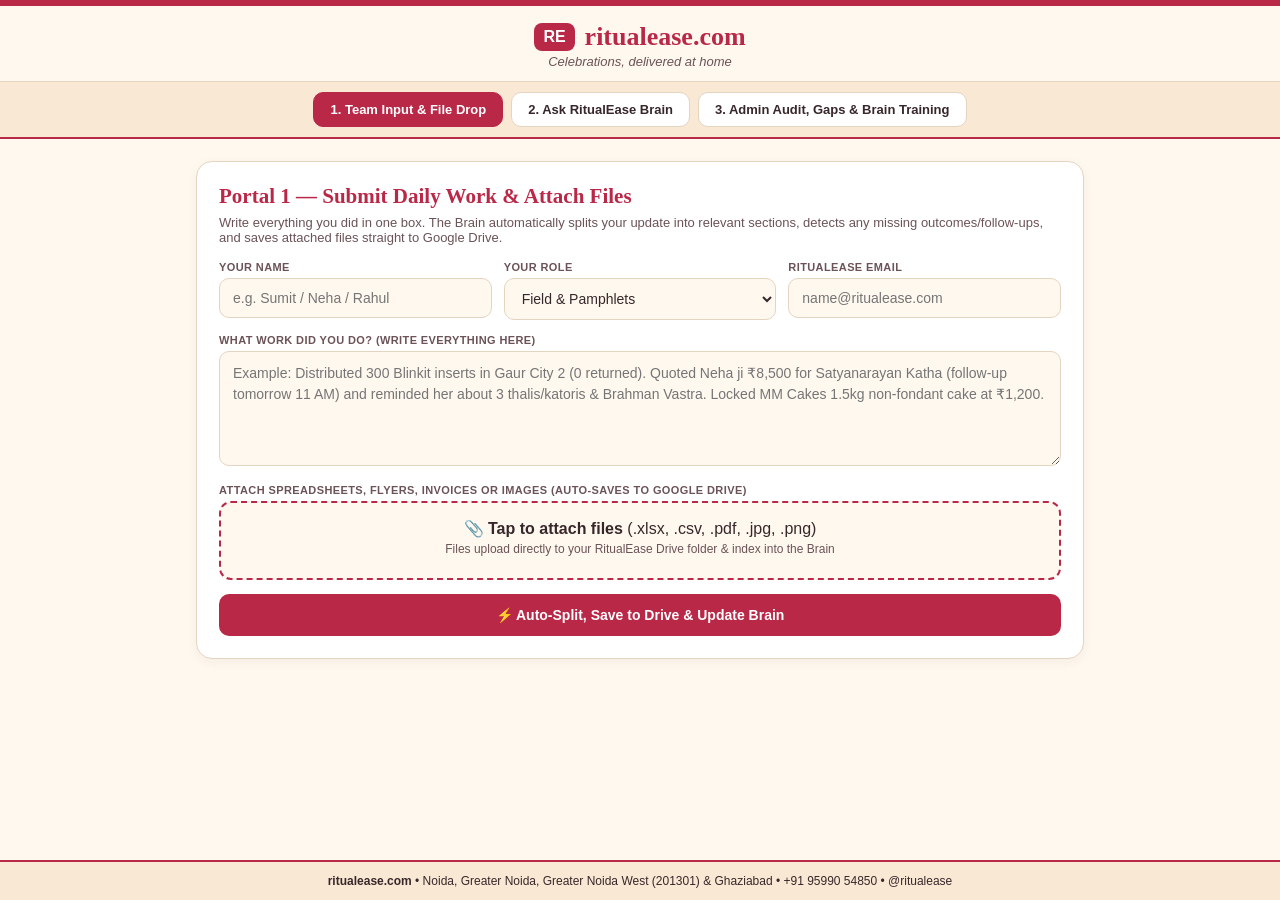
==== index.html @ 76d9da6b "Add files via upload" ====
<!DOCTYPE html>
<html lang="en">
<head>
<meta charset="UTF-8">
<meta name="viewport" content="width=device-width, initial-scale=1.0">
<title>Portal 1: Team Input & File Drop — ritualease.com</title>
<link rel="stylesheet" href="styles.css">
</head>
<body>
<div class="top-bar"></div>
<header>
  <a href="portal1_team_input.html" class="logo-lockup">
    <span class="re-badge">RE</span>
    <span class="brand-name">ritualease.com</span>
  </a>
  <div class="tagline">Celebrations, delivered at home</div>
</header>
<nav class="nav-bar"><a href="portal1_team_input.html" class="nav-link active">1. Team Input & File Drop</a><a href="portal2_ask_brain.html" class="nav-link ">2. Ask RitualEase Brain</a><a href="portal3_admin_brain.html" class="nav-link ">3. Admin Audit, Gaps & Brain Training</a></nav>
<main>

<div class="card">
  <h1>Portal 1 — Submit Daily Work & Attach Files</h1>
  <p class="sub">Write everything you did in one box. The Brain automatically splits your update into relevant sections, detects any missing outcomes/follow-ups, and saves attached files straight to Google Drive.</p>

  <div class="row">
    <div>
      <label>Your Name</label>
      <input type="text" id="tName" placeholder="e.g. Sumit / Neha / Rahul">
    </div>
    <div>
      <label>Your Role</label>
      <select id="tRole">
        <option>Field & Pamphlets</option>
        <option>Sales & WhatsApp Concierge</option>
        <option>Supply Chain & Vendors</option>
        <option>Marketing & Content</option>
        <option>Founder / Admin</option>
      </select>
    </div>
    <div>
      <label>RitualEase Email</label>
      <input type="email" id="tEmail" placeholder="name@ritualease.com">
    </div>
  </div>

  <label>What Work Did You Do? (Write everything here)</label>
  <textarea id="tWork" placeholder="Example: Distributed 300 Blinkit inserts in Gaur City 2 (0 returned). Quoted Neha ji ₹8,500 for Satyanarayan Katha (follow-up tomorrow 11 AM) and reminded her about 3 thalis/katoris & Brahman Vastra. Locked MM Cakes 1.5kg non-fondant cake at ₹1,200."></textarea>

  <label>Attach Spreadsheets, Flyers, Invoices or Images (Auto-saves to Google Drive)</label>
  <div class="drop-zone" onclick="document.getElementById('tFiles').click()">
    <div>📎 <strong>Tap to attach files</strong> (.xlsx, .csv, .pdf, .jpg, .png)</div>
    <div style="font-size:12px; color:var(--muted); margin-top:4px;">Files upload directly to your RitualEase Drive folder & index into the Brain</div>
    <input type="file" id="tFiles" multiple onchange="showFiles()">
    <div id="fileList" class="file-list"></div>
  </div>

  <button class="btn" id="submitBtn" onclick="submitWork()">⚡ Auto-Split, Save to Drive & Update Brain</button>
  <div id="splitResult"></div>
</div>

</main>
<footer>
  <strong>ritualease.com</strong> • Noida, Greater Noida, Greater Noida West (201301) & Ghaziabad • +91 95990 54850 • @ritualease
</footer>
<script src="brain.js"></script>
<script>

function showFiles() {
  const files = Array.from(document.getElementById("tFiles").files);
  document.getElementById("fileList").innerHTML = files.length ? "✅ Ready to upload to Drive: " + files.map(f => f.name).join(", ") : "";
}
function fileToBase64(file) {
  return new Promise((resolve, reject) => {
    const reader = new FileReader();
    reader.onload = () => resolve({ name: file.name, mimeType: file.type || "application/octet-stream", base64: reader.result.split(",")[1] });
    reader.onerror = reject;
    reader.readAsDataURL(file);
  });
}
async function submitWork() {
  const name = document.getElementById("tName").value.trim();
  const role = document.getElementById("tRole").value;
  const email = document.getElementById("tEmail").value.trim();
  const rawText = document.getElementById("tWork").value.trim();
  const fileInput = document.getElementById("tFiles");

  if (!name || !email || !rawText) {
    alert("Please enter your Name, RitualEase Email, and What Work You Did.");
    return;
  }
  const btn = document.getElementById("submitBtn");
  btn.disabled = true;
  btn.textContent = "⏳ Auto-Splitting & Saving to Drive...";

  const parsed = smartSplitUpdate(rawText);
  const filesPayload = [];
  for (const f of Array.from(fileInput.files)) filesPayload.push(await fileToBase64(f));

  const entry = {
    id: "RE-" + Date.now().toString().slice(-6),
    timestamp: Date.now(),
    time: new Date().toLocaleString("en-IN", { dateStyle: "medium", timeStyle: "short" }),
    name, role, email,
    categories: parsed.activeCategories,
    buckets: parsed.buckets,
    splitSummary: parsed.splitSummary,
    rawText,
    fileNames: filesPayload.map(f => f.name),
    gaps: parsed.gaps,
    outcomeResolved: parsed.gaps.length === 0,
    followupNote: "",
    folderId: localStorage.getItem("re_folder_id") || ""
  };

  let driveStatus = "Saved in Brain (Connect Drive Script in Portal 3 for Cloud Drive sync)";
  const scriptUrl = localStorage.getItem("re_script_url");
  if (scriptUrl) {
    try {
      await fetch(scriptUrl, { method: "POST", mode: "no-cors", body: JSON.stringify({ ...entry, files: filesPayload }) });
      driveStatus = filesPayload.length ? `✅ Synced to Brain Sheet & Uploaded ${filesPayload.length} file(s) to Drive!` : "✅ Synced & Split into Brain Sheet!";
    } catch (e) { driveStatus = "⚠️ Saved locally (Cloud sync retry pending)"; }
  }

  const logs = getEntries();
  logs.unshift(entry);
  saveEntries(logs);

  let html = `<div class="result-box">
    <div style="margin-bottom:8px;"><span class="pill pill-ok">${entry.id}</span> <span class="pill">${driveStatus}</span></div>
    <strong>Auto-Split Into Brain Sections:</strong><br>`;
  parsed.activeCategories.forEach(cat => {
    html += `<div style="margin-top:8px;"><span class="pill">${cat}</span><br>${parsed.buckets[cat].join(" ")}</div>`;
  });
  if (entry.fileNames.length) html += `<div style="margin-top:8px;"><span class="pill pill-ok">📎 Drive Attachments</span> ${entry.fileNames.join(", ")}</div>`;
  if (parsed.gaps.length) {
    html += `<div style="margin-top:10px;">${parsed.gaps.map(g => `<span class="pill pill-bad">🚨 Flagged for Admin Follow-Up: ${g}</span>`).join("<br>")}</div>`;
  }
  if (parsed.alerts.length) {
    html += `<div style="margin-top:8px;">${parsed.alerts.map(a => `<span class="pill pill-warn">${a}</span>`).join("<br>")}</div>`;
  }
  html += `</div>`;
  document.getElementById("splitResult").innerHTML = html;

  document.getElementById("tWork").value = "";
  fileInput.value = "";
  document.getElementById("fileList").innerHTML = "";
  btn.disabled = false;
  btn.textContent = "⚡ Auto-Split, Save to Drive & Update Brain";
}

</script>
</body>
</html>
---- styles.css ----
:root {
  --crimson: #BA2848;
  --crimson-dark: #931D37;
  --ivory: #FFF8EF;
  --sand: #F8E8D4;
  --marigold: #EBAA32;
  --ink: #38272A;
  --muted: #6B5357;
  --white: #FFFFFF;
  --border: #E5D4C0;
  --ok-bg: #E6F4EA;
  --ok-txt: #137333;
  --bad-bg: #FCE8E6;
  --bad-txt: #C5221F;
  --warn-bg: #FEF7E0;
  --warn-txt: #B06000;
}
* { box-sizing: border-box; margin: 0; padding: 0; font-family: -apple-system, BlinkMacSystemFont, "Segoe UI", Roboto, sans-serif; }
body { background: var(--ivory); color: var(--ink); min-height: 100vh; display: flex; flex-direction: column; }
.top-bar { height: 6px; background: var(--crimson); }
header { text-align: center; padding: 16px 16px 12px; border-bottom: 1px solid var(--border); background: var(--ivory); }
.logo-lockup { display: inline-flex; align-items: center; gap: 10px; text-decoration: none; }
.re-badge { background: var(--crimson); color: var(--white); font-weight: 900; padding: 5px 9px; border-radius: 8px; font-size: 16px; }
.brand-name { font-family: Georgia, serif; font-size: 26px; font-weight: 800; color: var(--crimson); }
.tagline { font-size: 13px; color: var(--muted); font-style: italic; margin-top: 2px; }

.nav-bar { display: flex; justify-content: center; flex-wrap: wrap; gap: 8px; padding: 10px 16px; background: var(--sand); border-bottom: 2px solid var(--crimson); position: sticky; top: 0; z-index: 50; }
.nav-link { padding: 9px 16px; border-radius: 10px; border: 1.5px solid var(--border); background: var(--white); color: var(--ink); font-weight: 800; font-size: 13px; text-decoration: none; transition: 0.15s; }
.nav-link:hover { border-color: var(--crimson); color: var(--crimson); }
.nav-link.active { background: var(--crimson); color: var(--white); border-color: var(--crimson); }

main { max-width: 920px; width: 100%; margin: 22px auto; padding: 0 16px; flex: 1; }
.card { background: var(--white); border: 1px solid var(--border); border-radius: 16px; padding: 22px; margin-bottom: 18px; box-shadow: 0 3px 12px rgba(56,39,42,0.05); }
h1, h2 { font-family: Georgia, serif; color: var(--crimson); font-size: 21px; margin-bottom: 6px; }
.sub { font-size: 13px; color: var(--muted); margin-bottom: 16px; }

.row { display: grid; grid-template-columns: repeat(auto-fit, minmax(210px, 1fr)); gap: 12px; }
label { display: block; font-size: 11px; font-weight: 800; text-transform: uppercase; letter-spacing: 0.4px; color: var(--muted); margin-bottom: 5px; }
input, select, textarea { width: 100%; padding: 11px 13px; border: 1.5px solid var(--border); border-radius: 10px; font-size: 14px; background: var(--ivory); color: var(--ink); margin-bottom: 14px; }
input:focus, select:focus, textarea:focus { outline: none; border-color: var(--crimson); background: var(--white); }
textarea { min-height: 115px; resize: vertical; line-height: 1.5; }

.drop-zone { border: 2px dashed var(--crimson); background: var(--ivory); border-radius: 12px; padding: 16px; text-align: center; margin-bottom: 14px; cursor: pointer; }
.drop-zone input { display: none; }
.file-list { font-size: 12px; color: var(--ok-txt); font-weight: 700; margin-top: 6px; }

.btn { width: 100%; background: var(--crimson); color: var(--white); border: none; padding: 13px 16px; border-radius: 10px; font-size: 14px; font-weight: 800; cursor: pointer; transition: 0.15s; text-align: center; display: inline-block; text-decoration: none; }
.btn:hover { background: var(--crimson-dark); }
.btn:disabled { opacity: 0.6; cursor: not-allowed; }
.btn-gold { background: var(--marigold); color: var(--ink); }
.btn-green { background: #1E7E34; color: var(--white); }
.btn-sm { width: auto; padding: 6px 12px; font-size: 12px; border-radius: 8px; }

.result-box { margin-top: 16px; padding: 16px; border-radius: 12px; background: var(--ivory); border: 1.5px solid var(--border); font-size: 14px; line-height: 1.6; }
.pill { display: inline-block; padding: 3px 10px; border-radius: 20px; font-size: 11px; font-weight: 800; margin: 2px 4px 4px 0; background: var(--sand); color: var(--crimson); border: 1px solid var(--border); }
.pill-ok { background: var(--ok-bg); color: var(--ok-txt); border-color: #B7DFC1; }
.pill-bad { background: var(--bad-bg); color: var(--bad-txt); border-color: #F5C2C0; }
.pill-warn { background: var(--warn-bg); color: var(--warn-txt); border-color: #F6DF9B; }

.gap-card { background: var(--bad-bg); border: 1.5px solid #F5C2C0; border-radius: 12px; padding: 14px; margin-bottom: 12px; }
.gap-card h4 { color: var(--bad-txt); font-size: 14px; margin-bottom: 4px; }

.table-wrap { overflow-x: auto; border: 1px solid var(--border); border-radius: 10px; }
table { width: 100%; border-collapse: collapse; font-size: 13px; }
th { background: var(--crimson); color: var(--white); text-align: left; padding: 10px 12px; }
td { padding: 10px 12px; border-bottom: 1px solid var(--border); vertical-align: top; }
tr:nth-child(even) td { background: #FCF6EE; }

.code-box { background: #261B1D; color: #FFF8EF; padding: 12px; border-radius: 8px; font-family: monospace; font-size: 11px; white-space: pre-wrap; margin: 10px 0; overflow-x: auto; }
footer { background: var(--sand); border-top: 2px solid var(--crimson); padding: 12px 16px; text-align: center; font-size: 12px; margin-top: auto; }
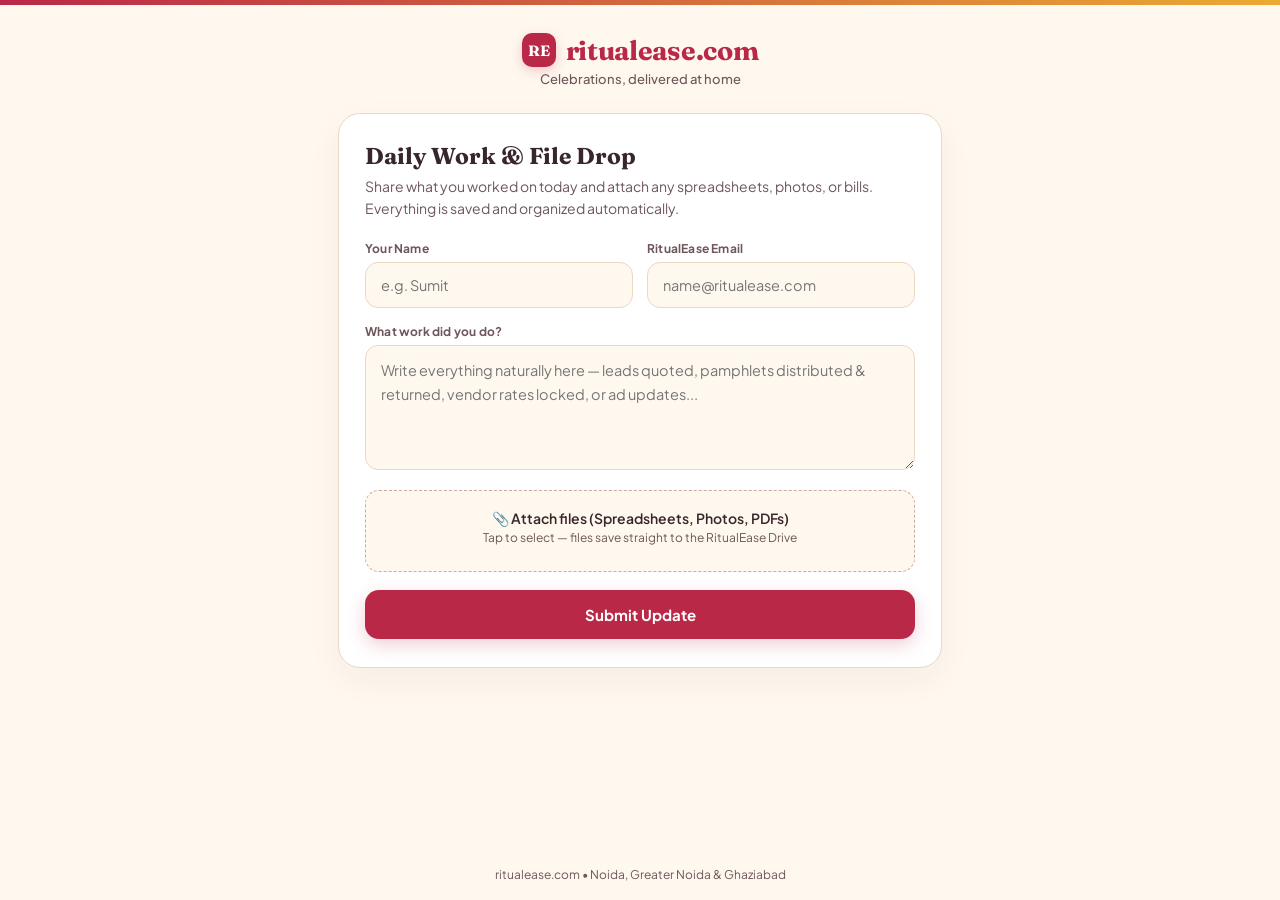
==== commit 2dbd0211: "Add files via upload" ====
--- a/index.html
+++ b/index.html
@@ -3,151 +3,151 @@
 <head>
 <meta charset="UTF-8">
 <meta name="viewport" content="width=device-width, initial-scale=1.0">
-<title>Portal 1: Team Input & File Drop — ritualease.com</title>
+<title>ritualease.com — Team Update</title>
 <link rel="stylesheet" href="styles.css">
 </head>
 <body>
-<div class="top-bar"></div>
+<div class="accent-strip"></div>
 <header>
-  <a href="portal1_team_input.html" class="logo-lockup">
-    <span class="re-badge">RE</span>
-    <span class="brand-name">ritualease.com</span>
-  </a>
-  <div class="tagline">Celebrations, delivered at home</div>
+  <div class="brand-mark">
+    <span class="re-seal">RE</span>
+    <span class="brand-title">ritualease.com</span>
+  </div>
+  <div class="brand-sub">Celebrations, delivered at home</div>
 </header>
-<nav class="nav-bar"><a href="portal1_team_input.html" class="nav-link active">1. Team Input & File Drop</a><a href="portal2_ask_brain.html" class="nav-link ">2. Ask RitualEase Brain</a><a href="portal3_admin_brain.html" class="nav-link ">3. Admin Audit, Gaps & Brain Training</a></nav>
+
 <main>
+  <div class="surface">
+    <h1>Daily Work & File Drop</h1>
+    <p class="lead-text">Share what you worked on today and attach any spreadsheets, photos, or bills. Everything is saved and organized automatically.</p>
 
-<div class="card">
-  <h1>Portal 1 — Submit Daily Work & Attach Files</h1>
-  <p class="sub">Write everything you did in one box. The Brain automatically splits your update into relevant sections, detects any missing outcomes/follow-ups, and saves attached files straight to Google Drive.</p>
+    <div class="grid-2">
+      <div class="field">
+        <label>Your Name</label>
+        <input type="text" id="tName" placeholder="e.g. Sumit">
+      </div>
+      <div class="field">
+        <label>RitualEase Email</label>
+        <input type="email" id="tEmail" placeholder="name@ritualease.com">
+      </div>
+    </div>
 
-  <div class="row">
-    <div>
-      <label>Your Name</label>
-      <input type="text" id="tName" placeholder="e.g. Sumit / Neha / Rahul">
+    <div class="field">
+      <label>What work did you do?</label>
+      <textarea id="tWork" placeholder="Write everything naturally here — leads quoted, pamphlets distributed & returned, vendor rates locked, or ad updates..."></textarea>
     </div>
-    <div>
-      <label>Your Role</label>
-      <select id="tRole">
-        <option>Field & Pamphlets</option>
-        <option>Sales & WhatsApp Concierge</option>
-        <option>Supply Chain & Vendors</option>
-        <option>Marketing & Content</option>
-        <option>Founder / Admin</option>
-      </select>
+
+    <div class="upload-box" onclick="document.getElementById('tFiles').click()">
+      <div class="upload-title">📎 Attach files (Spreadsheets, Photos, PDFs)</div>
+      <div class="upload-hint">Tap to select — files save straight to the RitualEase Drive</div>
+      <input type="file" id="tFiles" multiple onchange="showFiles()">
+      <div id="filePills" class="file-pills"></div>
     </div>
-    <div>
-      <label>RitualEase Email</label>
-      <input type="email" id="tEmail" placeholder="name@ritualease.com">
-    </div>
+
+    <button class="btn-primary" id="submitBtn" onclick="submitWork()">Submit Update</button>
+    <div id="resultArea"></div>
   </div>
+</main>
 
-  <label>What Work Did You Do? (Write everything here)</label>
-  <textarea id="tWork" placeholder="Example: Distributed 300 Blinkit inserts in Gaur City 2 (0 returned). Quoted Neha ji ₹8,500 for Satyanarayan Katha (follow-up tomorrow 11 AM) and reminded her about 3 thalis/katoris & Brahman Vastra. Locked MM Cakes 1.5kg non-fondant cake at ₹1,200."></textarea>
+<footer>ritualease.com • Noida, Greater Noida & Ghaziabad</footer>
 
-  <label>Attach Spreadsheets, Flyers, Invoices or Images (Auto-saves to Google Drive)</label>
-  <div class="drop-zone" onclick="document.getElementById('tFiles').click()">
-    <div>📎 <strong>Tap to attach files</strong> (.xlsx, .csv, .pdf, .jpg, .png)</div>
-    <div style="font-size:12px; color:var(--muted); margin-top:4px;">Files upload directly to your RitualEase Drive folder & index into the Brain</div>
-    <input type="file" id="tFiles" multiple onchange="showFiles()">
-    <div id="fileList" class="file-list"></div>
-  </div>
-
-  <button class="btn" id="submitBtn" onclick="submitWork()">⚡ Auto-Split, Save to Drive & Update Brain</button>
-  <div id="splitResult"></div>
-</div>
-
-</main>
-<footer>
-  <strong>ritualease.com</strong> • Noida, Greater Noida, Greater Noida West (201301) & Ghaziabad • +91 95990 54850 • @ritualease
-</footer>
 <script src="brain.js"></script>
 <script>
-
 function showFiles() {
   const files = Array.from(document.getElementById("tFiles").files);
-  document.getElementById("fileList").innerHTML = files.length ? "✅ Ready to upload to Drive: " + files.map(f => f.name).join(", ") : "";
+  document.getElementById("filePills").textContent = files.length
+    ? "Attached: " + files.map(f => f.name).join(", ")
+    : "";
 }
+
 function fileToBase64(file) {
   return new Promise((resolve, reject) => {
     const reader = new FileReader();
-    reader.onload = () => resolve({ name: file.name, mimeType: file.type || "application/octet-stream", base64: reader.result.split(",")[1] });
+    reader.onload = () => resolve({
+      name: file.name,
+      mimeType: file.type || "application/octet-stream",
+      base64: reader.result.split(",")[1]
+    });
     reader.onerror = reject;
     reader.readAsDataURL(file);
   });
 }
+
 async function submitWork() {
   const name = document.getElementById("tName").value.trim();
-  const role = document.getElementById("tRole").value;
   const email = document.getElementById("tEmail").value.trim();
   const rawText = document.getElementById("tWork").value.trim();
   const fileInput = document.getElementById("tFiles");
 
   if (!name || !email || !rawText) {
-    alert("Please enter your Name, RitualEase Email, and What Work You Did.");
+    alert("Please fill in your name, RitualEase email, and work update.");
     return;
   }
+
   const btn = document.getElementById("submitBtn");
   btn.disabled = true;
-  btn.textContent = "⏳ Auto-Splitting & Saving to Drive...";
+  btn.textContent = "Saving & organizing...";
 
-  const parsed = smartSplitUpdate(rawText);
+  const parsed = smartSplitLocal(rawText);
   const filesPayload = [];
-  for (const f of Array.from(fileInput.files)) filesPayload.push(await fileToBase64(f));
+  for (const f of Array.from(fileInput.files)) {
+    filesPayload.push(await fileToBase64(f));
+  }
 
   const entry = {
     id: "RE-" + Date.now().toString().slice(-6),
-    timestamp: Date.now(),
     time: new Date().toLocaleString("en-IN", { dateStyle: "medium", timeStyle: "short" }),
-    name, role, email,
+    name,
+    role: "Team",
+    email,
     categories: parsed.activeCategories,
-    buckets: parsed.buckets,
     splitSummary: parsed.splitSummary,
     rawText,
     fileNames: filesPayload.map(f => f.name),
     gaps: parsed.gaps,
     outcomeResolved: parsed.gaps.length === 0,
-    followupNote: "",
-    folderId: localStorage.getItem("re_folder_id") || ""
+    followupNote: ""
   };
 
-  let driveStatus = "Saved in Brain (Connect Drive Script in Portal 3 for Cloud Drive sync)";
-  const scriptUrl = localStorage.getItem("re_script_url");
+  let aiText = parsed.splitSummary;
+  let cloudNote = "Saved";
+  const scriptUrl = getScriptUrl();
+
   if (scriptUrl) {
     try {
-      await fetch(scriptUrl, { method: "POST", mode: "no-cors", body: JSON.stringify({ ...entry, files: filesPayload }) });
-      driveStatus = filesPayload.length ? `✅ Synced to Brain Sheet & Uploaded ${filesPayload.length} file(s) to Drive!` : "✅ Synced & Split into Brain Sheet!";
-    } catch (e) { driveStatus = "⚠️ Saved locally (Cloud sync retry pending)"; }
+      const res = await fetch(scriptUrl, {
+        method: "POST",
+        body: JSON.stringify({ ...entry, files: filesPayload })
+      });
+      const data = await res.json();
+      if (data.aiAnalysis) aiText = data.aiAnalysis;
+      cloudNote = filesPayload.length
+        ? `Saved & uploaded ${filesPayload.length} file(s) to Drive`
+        : "Saved & synced with Brain";
+    } catch (e) {
+      cloudNote = "Saved";
+    }
   }
 
   const logs = getEntries();
-  logs.unshift(entry);
+  logs.unshift({ ...entry, splitSummary: aiText });
   saveEntries(logs);
 
-  let html = `<div class="result-box">
-    <div style="margin-bottom:8px;"><span class="pill pill-ok">${entry.id}</span> <span class="pill">${driveStatus}</span></div>
-    <strong>Auto-Split Into Brain Sections:</strong><br>`;
-  parsed.activeCategories.forEach(cat => {
-    html += `<div style="margin-top:8px;"><span class="pill">${cat}</span><br>${parsed.buckets[cat].join(" ")}</div>`;
-  });
-  if (entry.fileNames.length) html += `<div style="margin-top:8px;"><span class="pill pill-ok">📎 Drive Attachments</span> ${entry.fileNames.join(", ")}</div>`;
-  if (parsed.gaps.length) {
-    html += `<div style="margin-top:10px;">${parsed.gaps.map(g => `<span class="pill pill-bad">🚨 Flagged for Admin Follow-Up: ${g}</span>`).join("<br>")}</div>`;
-  }
-  if (parsed.alerts.length) {
-    html += `<div style="margin-top:8px;">${parsed.alerts.map(a => `<span class="pill pill-warn">${a}</span>`).join("<br>")}</div>`;
-  }
-  html += `</div>`;
-  document.getElementById("splitResult").innerHTML = html;
+  document.getElementById("resultArea").innerHTML = `
+    <div class="response-card">
+      <div style="margin-bottom:8px;">
+        <span class="tag tag-ok">✓ ${cloudNote}</span>
+        ${entry.fileNames.length ? `<span class="tag">📎 ${entry.fileNames.join(", ")}</span>` : ""}
+      </div>
+      <strong>Organized Summary:</strong><br>${aiText}
+    </div>`;
 
   document.getElementById("tWork").value = "";
   fileInput.value = "";
-  document.getElementById("fileList").innerHTML = "";
+  document.getElementById("filePills").textContent = "";
   btn.disabled = false;
-  btn.textContent = "⚡ Auto-Split, Save to Drive & Update Brain";
+  btn.textContent = "Submit Update";
 }
-
 </script>
 </body>
 </html>
--- a/styles.css
+++ b/styles.css
@@ -1,70 +1,309 @@
+@import url('https://fonts.googleapis.com/css2?family=Fraunces:opsz,wght@9..144,600;9..144,700&family=Plus+Jakarta+Sans:wght@400;500;600;700&display=swap');
+
 :root {
   --crimson: #BA2848;
-  --crimson-dark: #931D37;
+  --crimson-deep: #961E38;
   --ivory: #FFF8EF;
   --sand: #F8E8D4;
   --marigold: #EBAA32;
   --ink: #38272A;
-  --muted: #6B5357;
+  --muted: #6E565A;
   --white: #FFFFFF;
-  --border: #E5D4C0;
-  --ok-bg: #E6F4EA;
-  --ok-txt: #137333;
-  --bad-bg: #FCE8E6;
-  --bad-txt: #C5221F;
-  --warn-bg: #FEF7E0;
-  --warn-txt: #B06000;
-}
-* { box-sizing: border-box; margin: 0; padding: 0; font-family: -apple-system, BlinkMacSystemFont, "Segoe UI", Roboto, sans-serif; }
-body { background: var(--ivory); color: var(--ink); min-height: 100vh; display: flex; flex-direction: column; }
-.top-bar { height: 6px; background: var(--crimson); }
-header { text-align: center; padding: 16px 16px 12px; border-bottom: 1px solid var(--border); background: var(--ivory); }
-.logo-lockup { display: inline-flex; align-items: center; gap: 10px; text-decoration: none; }
-.re-badge { background: var(--crimson); color: var(--white); font-weight: 900; padding: 5px 9px; border-radius: 8px; font-size: 16px; }
-.brand-name { font-family: Georgia, serif; font-size: 26px; font-weight: 800; color: var(--crimson); }
-.tagline { font-size: 13px; color: var(--muted); font-style: italic; margin-top: 2px; }
-
-.nav-bar { display: flex; justify-content: center; flex-wrap: wrap; gap: 8px; padding: 10px 16px; background: var(--sand); border-bottom: 2px solid var(--crimson); position: sticky; top: 0; z-index: 50; }
-.nav-link { padding: 9px 16px; border-radius: 10px; border: 1.5px solid var(--border); background: var(--white); color: var(--ink); font-weight: 800; font-size: 13px; text-decoration: none; transition: 0.15s; }
-.nav-link:hover { border-color: var(--crimson); color: var(--crimson); }
-.nav-link.active { background: var(--crimson); color: var(--white); border-color: var(--crimson); }
-
-main { max-width: 920px; width: 100%; margin: 22px auto; padding: 0 16px; flex: 1; }
-.card { background: var(--white); border: 1px solid var(--border); border-radius: 16px; padding: 22px; margin-bottom: 18px; box-shadow: 0 3px 12px rgba(56,39,42,0.05); }
-h1, h2 { font-family: Georgia, serif; color: var(--crimson); font-size: 21px; margin-bottom: 6px; }
-.sub { font-size: 13px; color: var(--muted); margin-bottom: 16px; }
-
-.row { display: grid; grid-template-columns: repeat(auto-fit, minmax(210px, 1fr)); gap: 12px; }
-label { display: block; font-size: 11px; font-weight: 800; text-transform: uppercase; letter-spacing: 0.4px; color: var(--muted); margin-bottom: 5px; }
-input, select, textarea { width: 100%; padding: 11px 13px; border: 1.5px solid var(--border); border-radius: 10px; font-size: 14px; background: var(--ivory); color: var(--ink); margin-bottom: 14px; }
-input:focus, select:focus, textarea:focus { outline: none; border-color: var(--crimson); background: var(--white); }
-textarea { min-height: 115px; resize: vertical; line-height: 1.5; }
-
-.drop-zone { border: 2px dashed var(--crimson); background: var(--ivory); border-radius: 12px; padding: 16px; text-align: center; margin-bottom: 14px; cursor: pointer; }
-.drop-zone input { display: none; }
-.file-list { font-size: 12px; color: var(--ok-txt); font-weight: 700; margin-top: 6px; }
-
-.btn { width: 100%; background: var(--crimson); color: var(--white); border: none; padding: 13px 16px; border-radius: 10px; font-size: 14px; font-weight: 800; cursor: pointer; transition: 0.15s; text-align: center; display: inline-block; text-decoration: none; }
-.btn:hover { background: var(--crimson-dark); }
-.btn:disabled { opacity: 0.6; cursor: not-allowed; }
-.btn-gold { background: var(--marigold); color: var(--ink); }
-.btn-green { background: #1E7E34; color: var(--white); }
-.btn-sm { width: auto; padding: 6px 12px; font-size: 12px; border-radius: 8px; }
-
-.result-box { margin-top: 16px; padding: 16px; border-radius: 12px; background: var(--ivory); border: 1.5px solid var(--border); font-size: 14px; line-height: 1.6; }
-.pill { display: inline-block; padding: 3px 10px; border-radius: 20px; font-size: 11px; font-weight: 800; margin: 2px 4px 4px 0; background: var(--sand); color: var(--crimson); border: 1px solid var(--border); }
-.pill-ok { background: var(--ok-bg); color: var(--ok-txt); border-color: #B7DFC1; }
-.pill-bad { background: var(--bad-bg); color: var(--bad-txt); border-color: #F5C2C0; }
-.pill-warn { background: var(--warn-bg); color: var(--warn-txt); border-color: #F6DF9B; }
-
-.gap-card { background: var(--bad-bg); border: 1.5px solid #F5C2C0; border-radius: 12px; padding: 14px; margin-bottom: 12px; }
-.gap-card h4 { color: var(--bad-txt); font-size: 14px; margin-bottom: 4px; }
-
-.table-wrap { overflow-x: auto; border: 1px solid var(--border); border-radius: 10px; }
-table { width: 100%; border-collapse: collapse; font-size: 13px; }
-th { background: var(--crimson); color: var(--white); text-align: left; padding: 10px 12px; }
-td { padding: 10px 12px; border-bottom: 1px solid var(--border); vertical-align: top; }
-tr:nth-child(even) td { background: #FCF6EE; }
-
-.code-box { background: #261B1D; color: #FFF8EF; padding: 12px; border-radius: 8px; font-family: monospace; font-size: 11px; white-space: pre-wrap; margin: 10px 0; overflow-x: auto; }
-footer { background: var(--sand); border-top: 2px solid var(--crimson); padding: 12px 16px; text-align: center; font-size: 12px; margin-top: auto; }+  --border: #EAD8C3;
+  --ok-bg: #E8F5E9;
+  --ok-txt: #1B5E20;
+  --bad-bg: #FDECEA;
+  --bad-txt: #B71C1C;
+  --warn-bg: #FFF8E1;
+  --warn-txt: #8D6E00;
+}
+
+* { box-sizing: border-box; margin: 0; padding: 0; }
+
+body {
+  background: var(--ivory);
+  color: var(--ink);
+  font-family: 'Plus Jakarta Sans', -apple-system, BlinkMacSystemFont, sans-serif;
+  min-height: 100vh;
+  display: flex;
+  flex-direction: column;
+  -webkit-font-smoothing: antialiased;
+}
+
+.accent-strip {
+  height: 5px;
+  background: linear-gradient(90deg, var(--crimson) 0%, var(--marigold) 100%);
+}
+
+header {
+  text-align: center;
+  padding: 28px 20px 18px;
+}
+
+.brand-mark {
+  display: inline-flex;
+  align-items: center;
+  gap: 10px;
+}
+
+.re-seal {
+  width: 34px;
+  height: 34px;
+  border-radius: 10px;
+  background: var(--crimson);
+  color: var(--white);
+  font-family: 'Fraunces', Georgia, serif;
+  font-weight: 700;
+  font-size: 15px;
+  display: inline-flex;
+  align-items: center;
+  justify-content: center;
+  box-shadow: 0 4px 12px rgba(186, 40, 72, 0.22);
+}
+
+.brand-title {
+  font-family: 'Fraunces', Georgia, serif;
+  font-size: 27px;
+  font-weight: 700;
+  color: var(--crimson);
+  letter-spacing: -0.3px;
+}
+
+.brand-sub {
+  font-size: 13px;
+  color: var(--muted);
+  margin-top: 4px;
+  font-weight: 500;
+}
+
+main {
+  max-width: 640px;
+  width: 100%;
+  margin: 8px auto 40px;
+  padding: 0 18px;
+  flex: 1;
+}
+
+main.wide {
+  max-width: 920px;
+}
+
+.surface {
+  background: var(--white);
+  border: 1px solid var(--border);
+  border-radius: 22px;
+  padding: 28px 26px;
+  box-shadow: 0 12px 34px rgba(56, 39, 42, 0.05);
+  margin-bottom: 20px;
+}
+
+h1 {
+  font-family: 'Fraunces', Georgia, serif;
+  font-size: 23px;
+  color: var(--ink);
+  font-weight: 700;
+  margin-bottom: 6px;
+}
+
+.lead-text {
+  font-size: 14px;
+  color: var(--muted);
+  line-height: 1.55;
+  margin-bottom: 22px;
+}
+
+.grid-2 {
+  display: grid;
+  grid-template-columns: repeat(auto-fit, minmax(220px, 1fr));
+  gap: 14px;
+}
+
+.field {
+  margin-bottom: 16px;
+}
+
+label {
+  display: block;
+  font-size: 12px;
+  font-weight: 700;
+  color: var(--muted);
+  margin-bottom: 6px;
+  letter-spacing: 0.2px;
+}
+
+input[type="text"],
+input[type="email"],
+input[type="url"],
+select,
+textarea {
+  width: 100%;
+  padding: 13px 15px;
+  border: 1.5px solid var(--border);
+  border-radius: 13px;
+  font-size: 14.5px;
+  font-family: inherit;
+  background: var(--ivory);
+  color: var(--ink);
+  transition: all 0.18s ease;
+}
+
+input:focus, select:focus, textarea:focus {
+  outline: none;
+  border-color: var(--crimson);
+  background: var(--white);
+  box-shadow: 0 0 0 4px rgba(186, 40, 72, 0.08);
+}
+
+textarea {
+  min-height: 125px;
+  resize: vertical;
+  line-height: 1.6;
+}
+
+.upload-box {
+  border: 1.5px dashed #CFA89E;
+  background: var(--ivory);
+  border-radius: 14px;
+  padding: 18px;
+  text-align: center;
+  cursor: pointer;
+  transition: all 0.18s ease;
+  margin-bottom: 18px;
+}
+
+.upload-box:hover {
+  border-color: var(--crimson);
+  background: #FFF3E4;
+}
+
+.upload-box input { display: none; }
+
+.upload-title {
+  font-size: 14px;
+  font-weight: 600;
+  color: var(--ink);
+}
+
+.upload-hint {
+  font-size: 12px;
+  color: var(--muted);
+  margin-top: 3px;
+}
+
+.file-pills {
+  margin-top: 8px;
+  font-size: 12.5px;
+  font-weight: 600;
+  color: var(--ok-txt);
+}
+
+.btn-primary {
+  width: 100%;
+  background: var(--crimson);
+  color: var(--white);
+  border: none;
+  padding: 15px 20px;
+  border-radius: 14px;
+  font-size: 15px;
+  font-weight: 700;
+  font-family: inherit;
+  cursor: pointer;
+  transition: all 0.18s ease;
+  box-shadow: 0 6px 18px rgba(186, 40, 72, 0.22);
+}
+
+.btn-primary:hover {
+  background: var(--crimson-deep);
+  transform: translateY(-1px);
+}
+
+.btn-primary:disabled {
+  opacity: 0.65;
+  cursor: wait;
+  transform: none;
+}
+
+.btn-gold {
+  background: var(--marigold);
+  color: var(--ink);
+  box-shadow: 0 6px 18px rgba(235, 170, 50, 0.24);
+}
+
+.btn-gold:hover { background: #DC9B24; }
+
+.btn-sm {
+  padding: 7px 13px;
+  font-size: 12px;
+  border-radius: 9px;
+  border: none;
+  font-weight: 700;
+  cursor: pointer;
+}
+
+.response-card {
+  margin-top: 20px;
+  padding: 20px;
+  border-radius: 16px;
+  background: var(--ivory);
+  border: 1px solid var(--border);
+  font-size: 14.5px;
+  line-height: 1.65;
+  white-space: pre-wrap;
+}
+
+.tag {
+  display: inline-block;
+  padding: 4px 10px;
+  border-radius: 20px;
+  font-size: 11.5px;
+  font-weight: 700;
+  margin: 2px 4px 4px 0;
+  background: var(--sand);
+  color: var(--crimson);
+}
+
+.tag-ok { background: var(--ok-bg); color: var(--ok-txt); }
+.tag-bad { background: var(--bad-bg); color: var(--bad-txt); }
+.tag-warn { background: var(--warn-bg); color: var(--warn-txt); }
+
+.gap-item {
+  background: var(--bad-bg);
+  border: 1px solid #F5C6CB;
+  border-radius: 14px;
+  padding: 15px 16px;
+  margin-bottom: 12px;
+  display: flex;
+  justify-content: space-between;
+  align-items: flex-start;
+  gap: 12px;
+  flex-wrap: wrap;
+}
+
+table {
+  width: 100%;
+  border-collapse: collapse;
+  font-size: 13.5px;
+}
+
+th {
+  text-align: left;
+  padding: 11px 12px;
+  background: var(--sand);
+  color: var(--ink);
+  font-weight: 700;
+  border-bottom: 1.5px solid var(--border);
+}
+
+td {
+  padding: 12px;
+  border-bottom: 1px solid var(--border);
+  vertical-align: top;
+  line-height: 1.5;
+}
+
+footer {
+  text-align: center;
+  padding: 18px;
+  font-size: 12px;
+  color: var(--muted);
+}
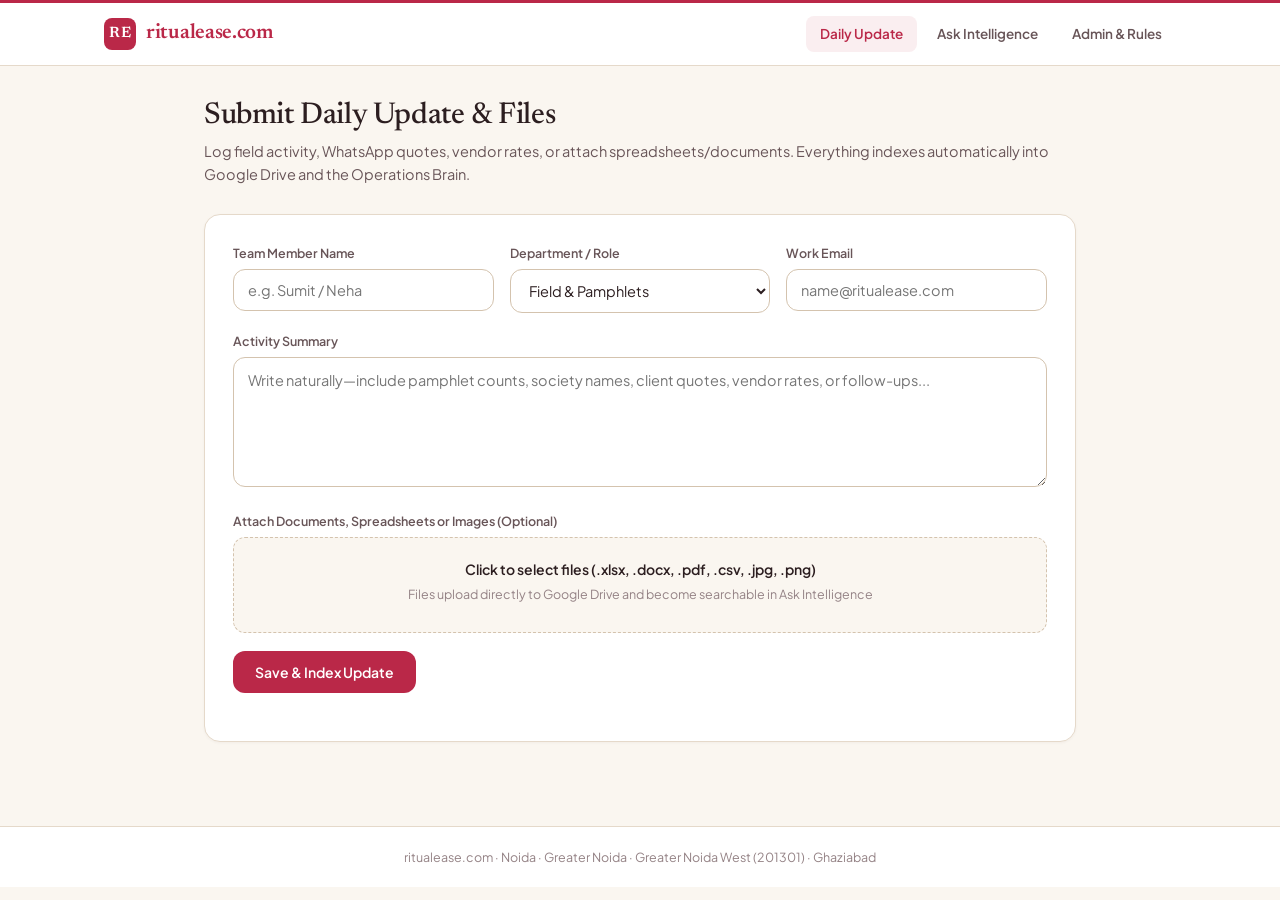
==== commit 37c0431b: "Update index.html" ====
--- a/index.html
+++ b/index.html
@@ -3,60 +3,82 @@
 <head>
 <meta charset="UTF-8">
 <meta name="viewport" content="width=device-width, initial-scale=1.0">
-<title>ritualease.com — Team Update</title>
-<link rel="stylesheet" href="styles.css">
+<title>Daily Update & File Drop — ritualease.com</title>
+<link rel="stylesheet" href="styles.css?v=20">
 </head>
 <body>
-<div class="accent-strip"></div>
-<header>
-  <div class="brand-mark">
-    <span class="re-seal">RE</span>
-    <span class="brand-title">ritualease.com</span>
+<div class="top-accent"></div>
+<nav class="app-navbar">
+  <div class="app-navbar-inner">
+    <a href="index.html" class="brand-lockup">
+      <span class="re-monogram">RE</span>
+      <span class="brand-wordmark">ritualease.com</span>
+    </a>
+    <div class="nav-links">
+      <a href="index.html" class="nav-item active">Daily Update</a>
+      <a href="portal2_ask_brain.html" class="nav-item">Ask Intelligence</a>
+      <a href="portal3_admin_brain.html" class="nav-item">Admin & Rules</a>
+    </div>
   </div>
-  <div class="brand-sub">Celebrations, delivered at home</div>
-</header>
+</nav>
 
-<main>
-  <div class="surface">
-    <h1>Daily Work & File Drop</h1>
-    <p class="lead-text">Share what you worked on today and attach any spreadsheets, photos, or bills. Everything is saved and organized automatically.</p>
+<main class="page-wrap">
+  <div class="page-header">
+    <h1 class="page-title">Submit Daily Update & Files</h1>
+    <p class="page-desc">Log field activity, WhatsApp quotes, vendor rates, or attach spreadsheets/documents. Everything indexes automatically into Google Drive and the Operations Brain.</p>
+  </div>
 
-    <div class="grid-2">
-      <div class="field">
-        <label>Your Name</label>
-        <input type="text" id="tName" placeholder="e.g. Sumit">
+  <div class="panel-card">
+    <div class="form-grid-3">
+      <div>
+        <label class="field-label">Team Member Name</label>
+        <input type="text" id="tName" class="input-control" placeholder="e.g. Sumit / Neha">
       </div>
-      <div class="field">
-        <label>RitualEase Email</label>
-        <input type="email" id="tEmail" placeholder="name@ritualease.com">
+      <div>
+        <label class="field-label">Department / Role</label>
+        <select id="tRole" class="select-control">
+          <option>Field & Pamphlets</option>
+          <option>Sales & WhatsApp Concierge</option>
+          <option>Supply Chain & Vendors</option>
+          <option>Marketing & Content</option>
+          <option>Founder / Admin</option>
+        </select>
+      </div>
+      <div>
+        <label class="field-label">Work Email</label>
+        <input type="email" id="tEmail" class="input-control" placeholder="name@ritualease.com">
       </div>
     </div>
 
-    <div class="field">
-      <label>What work did you do?</label>
-      <textarea id="tWork" placeholder="Write everything naturally here — leads quoted, pamphlets distributed & returned, vendor rates locked, or ad updates..."></textarea>
+    <div class="field-group">
+      <label class="field-label">Activity Summary</label>
+      <textarea id="tWork" class="textarea-control" placeholder="Write naturally—include pamphlet counts, society names, client quotes, vendor rates, or follow-ups..."></textarea>
     </div>
 
-    <div class="upload-box" onclick="document.getElementById('tFiles').click()">
-      <div class="upload-title">📎 Attach files (Spreadsheets, Photos, PDFs)</div>
-      <div class="upload-hint">Tap to select — files save straight to the RitualEase Drive</div>
-      <input type="file" id="tFiles" multiple onchange="showFiles()">
-      <div id="filePills" class="file-pills"></div>
+    <div class="field-group">
+      <label class="field-label">Attach Documents, Spreadsheets or Images (Optional)</label>
+      <div class="upload-box" onclick="document.getElementById('tFiles').click()">
+        <div class="upload-title">Click to select files (.xlsx, .docx, .pdf, .csv, .jpg, .png)</div>
+        <div class="upload-sub">Files upload directly to Google Drive and become searchable in Ask Intelligence</div>
+        <input type="file" id="tFiles" multiple onchange="renderSelectedFiles()">
+        <div id="fileList" style="margin-top:8px; font-size:13px; font-weight:600; color:var(--green);"></div>
+      </div>
     </div>
 
-    <button class="btn-primary" id="submitBtn" onclick="submitWork()">Submit Update</button>
-    <div id="resultArea"></div>
+    <button type="button" class="btn-solid" id="submitBtn" onclick="submitWork()">Save & Index Update</button>
+
+    <div id="resultArea" style="margin-top:20px;"></div>
   </div>
 </main>
 
-<footer>ritualease.com • Noida, Greater Noida & Ghaziabad</footer>
+<footer class="app-footer">ritualease.com · Noida · Greater Noida · Greater Noida West (201301) · Ghaziabad</footer>
 
-<script src="brain.js"></script>
+<script src="brain.js?v=20"></script>
 <script>
-function showFiles() {
+function renderSelectedFiles() {
   const files = Array.from(document.getElementById("tFiles").files);
-  document.getElementById("filePills").textContent = files.length
-    ? "Attached: " + files.map(f => f.name).join(", ")
+  document.getElementById("fileList").textContent = files.length
+    ? "Selected: " + files.map(f => f.name).join(", ")
     : "";
 }
 
@@ -75,79 +97,61 @@
 
 async function submitWork() {
   const name = document.getElementById("tName").value.trim();
+  const role = document.getElementById("tRole").value;
   const email = document.getElementById("tEmail").value.trim();
   const rawText = document.getElementById("tWork").value.trim();
   const fileInput = document.getElementById("tFiles");
+  const scriptUrl = getScriptUrl();
 
-  if (!name || !email || !rawText) {
-    alert("Please fill in your name, RitualEase email, and work update.");
+  if (!name || !rawText) {
+    alert("Please enter your name and activity summary.");
     return;
   }
 
   const btn = document.getElementById("submitBtn");
+  const resultArea = document.getElementById("resultArea");
   btn.disabled = true;
-  btn.textContent = "Saving & organizing...";
+  btn.textContent = "Uploading & Indexing...";
 
-  const parsed = smartSplitLocal(rawText);
-  const filesPayload = [];
-  for (const f of Array.from(fileInput.files)) {
-    filesPayload.push(await fileToBase64(f));
+  try {
+    const filesPayload = [];
+    for (const f of Array.from(fileInput.files)) {
+      filesPayload.push(await fileToBase64(f));
+    }
+
+    const payload = {
+      id: "RE-" + Date.now().toString().slice(-6),
+      name, role, email,
+      categories: [role],
+      rawText,
+      files: filesPayload
+    };
+
+    const res = await fetch(scriptUrl, {
+      method: "POST",
+      body: JSON.stringify(payload)
+    });
+    const data = await res.json();
+
+    resultArea.innerHTML = `
+      <div style="padding:18px; background:var(--bg-canvas); border:1px solid var(--border); border-radius:var(--radius-md);">
+        <div style="margin-bottom:10px;">
+          <span class="badge badge-green">Logged · ${payload.id}</span>${data.files && data.files.length ? `<span class="badge badge-crimson">${data.files.length} Drive File(s) Saved</span>` : ""}
+        </div>
+        <div style="font-size:14px; line-height:1.65; white-space:pre-wrap;">${(data.aiAnalysis || "Update recorded.").replace(/</g, "&lt;")}</div>
+      </div>
+    `;
+
+    document.getElementById("tWork").value = "";
+    fileInput.value = "";
+    document.getElementById("fileList").textContent = "";
+  } catch (err) {
+    resultArea.innerHTML = `<div class="badge badge-amber">Error: ${err.message}</div>`;
   }
 
-  const entry = {
-    id: "RE-" + Date.now().toString().slice(-6),
-    time: new Date().toLocaleString("en-IN", { dateStyle: "medium", timeStyle: "short" }),
-    name,
-    role: "Team",
-    email,
-    categories: parsed.activeCategories,
-    splitSummary: parsed.splitSummary,
-    rawText,
-    fileNames: filesPayload.map(f => f.name),
-    gaps: parsed.gaps,
-    outcomeResolved: parsed.gaps.length === 0,
-    followupNote: ""
-  };
-
-  let aiText = parsed.splitSummary;
-  let cloudNote = "Saved";
-  const scriptUrl = getScriptUrl();
-
-  if (scriptUrl) {
-    try {
-      const res = await fetch(scriptUrl, {
-        method: "POST",
-        body: JSON.stringify({ ...entry, files: filesPayload })
-      });
-      const data = await res.json();
-      if (data.aiAnalysis) aiText = data.aiAnalysis;
-      cloudNote = filesPayload.length
-        ? `Saved & uploaded ${filesPayload.length} file(s) to Drive`
-        : "Saved & synced with Brain";
-    } catch (e) {
-      cloudNote = "Saved";
-    }
-  }
-
-  const logs = getEntries();
-  logs.unshift({ ...entry, splitSummary: aiText });
-  saveEntries(logs);
-
-  document.getElementById("resultArea").innerHTML = `
-    <div class="response-card">
-      <div style="margin-bottom:8px;">
-        <span class="tag tag-ok">✓ ${cloudNote}</span>
-        ${entry.fileNames.length ? `<span class="tag">📎 ${entry.fileNames.join(", ")}</span>` : ""}
-      </div>
-      <strong>Organized Summary:</strong><br>${aiText}
-    </div>`;
-
-  document.getElementById("tWork").value = "";
-  fileInput.value = "";
-  document.getElementById("filePills").textContent = "";
   btn.disabled = false;
-  btn.textContent = "Submit Update";
+  btn.textContent = "Save & Index Update";
 }
 </script>
 </body>
-</html>+</html>
--- a/styles.css
+++ b/styles.css
@@ -1,309 +1,342 @@
-@import url('https://fonts.googleapis.com/css2?family=Fraunces:opsz,wght@9..144,600;9..144,700&family=Plus+Jakarta+Sans:wght@400;500;600;700&display=swap');
+@import url('https://fonts.googleapis.com/css2?family=Newsreader:opsz,wght@6..72,500;6..72,600&family=Plus+Jakarta+Sans:wght@400;500;600;700&display=swap');
 
 :root {
+  --bg-canvas: #FAF6F0;
+  --bg-surface: #FFFFFF;
+  --bg-subtle: #F4ECE1;
+  --bg-sand: #EFE3D3;
   --crimson: #BA2848;
-  --crimson-deep: #961E38;
-  --ivory: #FFF8EF;
-  --sand: #F8E8D4;
+  --crimson-hover: #9B1E3A;
+  --crimson-soft: rgba(186, 40, 72, 0.08);
   --marigold: #EBAA32;
-  --ink: #38272A;
-  --muted: #6E565A;
-  --white: #FFFFFF;
-  --border: #EAD8C3;
-  --ok-bg: #E8F5E9;
-  --ok-txt: #1B5E20;
-  --bad-bg: #FDECEA;
-  --bad-txt: #B71C1C;
-  --warn-bg: #FFF8E1;
-  --warn-txt: #8D6E00;
-}
-
-* { box-sizing: border-box; margin: 0; padding: 0; }
-
-body {
-  background: var(--ivory);
+  --ink: #2C1E20;
+  --ink-secondary: #685558;
+  --ink-muted: #948285;
+  --border: #E5D9CA;
+  --border-strong: #D4C3AE;
+  --green: #1E6F42;
+  --green-bg: #EAF5EE;
+  --amber: #9A5B00;
+  --amber-bg: #FEF4E4;
+  --radius-sm: 8px;
+  --radius-md: 12px;
+  --radius-lg: 16px;
+  --shadow-sm: 0 1px 3px rgba(44, 30, 32, 0.04);
+  --shadow-md: 0 8px 24px rgba(44, 30, 32, 0.06);
+}
+
+*, *::before, *::after {
+  box-sizing: border-box;
+  margin: 0;
+  padding: 0;
+}
+
+html, body {
+  height: 100%;
+  background: var(--bg-canvas);
   color: var(--ink);
   font-family: 'Plus Jakarta Sans', -apple-system, BlinkMacSystemFont, sans-serif;
-  min-height: 100vh;
+  font-size: 15px;
+  line-height: 1.6;
+  -webkit-font-smoothing: antialiased;
+}
+
+.top-accent {
+  height: 3px;
+  background: var(--crimson);
+  width: 100%;
+}
+
+/* Unified SaaS App Navigation */
+.app-navbar {
+  background: var(--bg-surface);
+  border-bottom: 1px solid var(--border);
+  position: sticky;
+  top: 0;
+  z-index: 100;
+}
+
+.app-navbar-inner {
+  max-width: 1120px;
+  margin: 0 auto;
+  padding: 0 24px;
+  height: 62px;
   display: flex;
-  flex-direction: column;
-  -webkit-font-smoothing: antialiased;
-}
-
-.accent-strip {
-  height: 5px;
-  background: linear-gradient(90deg, var(--crimson) 0%, var(--marigold) 100%);
-}
-
-header {
-  text-align: center;
-  padding: 28px 20px 18px;
-}
-
-.brand-mark {
-  display: inline-flex;
+  align-items: center;
+  justify-content: space-between;
+  gap: 16px;
+}
+
+.brand-lockup {
+  display: flex;
   align-items: center;
   gap: 10px;
-}
-
-.re-seal {
-  width: 34px;
-  height: 34px;
-  border-radius: 10px;
+  text-decoration: none;
+  color: var(--ink);
+}
+
+.re-monogram {
+  width: 32px;
+  height: 32px;
+  border-radius: 8px;
   background: var(--crimson);
-  color: var(--white);
-  font-family: 'Fraunces', Georgia, serif;
-  font-weight: 700;
+  color: #FFFFFF;
+  font-family: 'Newsreader', Georgia, serif;
+  font-weight: 600;
   font-size: 15px;
-  display: inline-flex;
+  display: flex;
   align-items: center;
   justify-content: center;
-  box-shadow: 0 4px 12px rgba(186, 40, 72, 0.22);
-}
-
-.brand-title {
-  font-family: 'Fraunces', Georgia, serif;
-  font-size: 27px;
-  font-weight: 700;
+  letter-spacing: 0.5px;
+}
+
+.brand-wordmark {
+  font-family: 'Newsreader', Georgia, serif;
+  font-size: 21px;
+  font-weight: 600;
   color: var(--crimson);
   letter-spacing: -0.3px;
 }
 
-.brand-sub {
-  font-size: 13px;
-  color: var(--muted);
-  margin-top: 4px;
+.nav-links {
+  display: flex;
+  align-items: center;
+  gap: 6px;
+}
+
+.nav-item {
+  text-decoration: none;
+  color: var(--ink-secondary);
+  font-size: 13.5px;
+  font-weight: 600;
+  padding: 7px 14px;
+  border-radius: var(--radius-sm);
+  transition: all 0.15s ease;
+}
+
+.nav-item:hover {
+  color: var(--ink);
+  background: var(--bg-subtle);
+}
+
+.nav-item.active {
+  color: var(--crimson);
+  background: var(--crimson-soft);
+}
+
+/* Editorial Container & Cards */
+.page-wrap {
+  max-width: 920px;
+  margin: 0 auto;
+  padding: 32px 24px 64px;
+}
+
+.page-header {
+  margin-bottom: 28px;
+}
+
+.page-title {
+  font-family: 'Newsreader', Georgia, serif;
+  font-size: 30px;
   font-weight: 500;
-}
-
-main {
-  max-width: 640px;
+  color: var(--ink);
+  letter-spacing: -0.4px;
+  line-height: 1.2;
+}
+
+.page-desc {
+  color: var(--ink-secondary);
+  font-size: 14.5px;
+  margin-top: 6px;
+}
+
+.panel-card {
+  background: var(--bg-surface);
+  border: 1px solid var(--border);
+  border-radius: var(--radius-lg);
+  padding: 28px;
+  box-shadow: var(--shadow-sm);
+  margin-bottom: 20px;
+}
+
+/* Forms & Inputs */
+.form-grid-3 {
+  display: grid;
+  grid-template-columns: repeat(3, 1fr);
+  gap: 16px;
+  margin-bottom: 18px;
+}
+
+.field-group {
+  margin-bottom: 18px;
+}
+
+.field-label {
+  display: block;
+  font-size: 12.5px;
+  font-weight: 600;
+  color: var(--ink-secondary);
+  margin-bottom: 6px;
+}
+
+.input-control, .select-control, .textarea-control {
   width: 100%;
-  margin: 8px auto 40px;
-  padding: 0 18px;
-  flex: 1;
-}
-
-main.wide {
-  max-width: 920px;
-}
-
-.surface {
-  background: var(--white);
-  border: 1px solid var(--border);
-  border-radius: 22px;
-  padding: 28px 26px;
-  box-shadow: 0 12px 34px rgba(56, 39, 42, 0.05);
-  margin-bottom: 20px;
-}
-
-h1 {
-  font-family: 'Fraunces', Georgia, serif;
-  font-size: 23px;
-  color: var(--ink);
-  font-weight: 700;
-  margin-bottom: 6px;
-}
-
-.lead-text {
-  font-size: 14px;
-  color: var(--muted);
-  line-height: 1.55;
-  margin-bottom: 22px;
-}
-
-.grid-2 {
-  display: grid;
-  grid-template-columns: repeat(auto-fit, minmax(220px, 1fr));
-  gap: 14px;
-}
-
-.field {
-  margin-bottom: 16px;
-}
-
-label {
-  display: block;
-  font-size: 12px;
-  font-weight: 700;
-  color: var(--muted);
-  margin-bottom: 6px;
-  letter-spacing: 0.2px;
-}
-
-input[type="text"],
-input[type="email"],
-input[type="url"],
-select,
-textarea {
-  width: 100%;
-  padding: 13px 15px;
-  border: 1.5px solid var(--border);
-  border-radius: 13px;
+  padding: 11px 14px;
+  border: 1px solid var(--border-strong);
+  border-radius: var(--radius-md);
+  background: var(--bg-surface);
+  color: var(--ink);
+  font-family: inherit;
   font-size: 14.5px;
-  font-family: inherit;
-  background: var(--ivory);
-  color: var(--ink);
-  transition: all 0.18s ease;
-}
-
-input:focus, select:focus, textarea:focus {
+  transition: border-color 0.15s ease, box-shadow 0.15s ease;
+}
+
+.input-control:focus, .select-control:focus, .textarea-control:focus {
   outline: none;
   border-color: var(--crimson);
-  background: var(--white);
-  box-shadow: 0 0 0 4px rgba(186, 40, 72, 0.08);
-}
-
-textarea {
-  min-height: 125px;
+  box-shadow: 0 0 0 3px var(--crimson-soft);
+}
+
+.textarea-control {
+  min-height: 130px;
   resize: vertical;
   line-height: 1.6;
 }
 
+/* Dropzone */
 .upload-box {
-  border: 1.5px dashed #CFA89E;
-  background: var(--ivory);
-  border-radius: 14px;
-  padding: 18px;
+  border: 1.5px dashed var(--border-strong);
+  background: var(--bg-canvas);
+  border-radius: var(--radius-md);
+  padding: 20px;
   text-align: center;
   cursor: pointer;
-  transition: all 0.18s ease;
-  margin-bottom: 18px;
+  transition: all 0.15s ease;
 }
 
 .upload-box:hover {
   border-color: var(--crimson);
-  background: #FFF3E4;
-}
-
-.upload-box input { display: none; }
+  background: var(--crimson-soft);
+}
+
+.upload-box input {
+  display: none;
+}
 
 .upload-title {
+  font-weight: 600;
   font-size: 14px;
-  font-weight: 600;
-  color: var(--ink);
-}
-
-.upload-hint {
-  font-size: 12px;
-  color: var(--muted);
+  color: var(--ink);
+}
+
+.upload-sub {
+  font-size: 12.5px;
+  color: var(--ink-muted);
   margin-top: 3px;
 }
 
-.file-pills {
-  margin-top: 8px;
+/* Buttons */
+.btn-solid {
+  display: inline-flex;
+  align-items: center;
+  justify-content: center;
+  gap: 8px;
+  background: var(--crimson);
+  color: #FFFFFF;
+  border: none;
+  padding: 12px 22px;
+  border-radius: var(--radius-md);
+  font-family: inherit;
+  font-size: 14px;
+  font-weight: 600;
+  cursor: pointer;
+  transition: background 0.15s ease;
+}
+
+.btn-solid:hover {
+  background: var(--crimson-hover);
+}
+
+.btn-solid:disabled {
+  opacity: 0.55;
+  cursor: not-allowed;
+}
+
+.btn-outline {
+  display: inline-flex;
+  align-items: center;
+  justify-content: center;
+  gap: 6px;
+  background: var(--bg-surface);
+  color: var(--ink);
+  border: 1px solid var(--border-strong);
+  padding: 7px 13px;
+  border-radius: var(--radius-sm);
+  font-family: inherit;
   font-size: 12.5px;
   font-weight: 600;
-  color: var(--ok-txt);
-}
-
-.btn-primary {
-  width: 100%;
-  background: var(--crimson);
-  color: var(--white);
-  border: none;
-  padding: 15px 20px;
-  border-radius: 14px;
-  font-size: 15px;
-  font-weight: 700;
-  font-family: inherit;
   cursor: pointer;
-  transition: all 0.18s ease;
-  box-shadow: 0 6px 18px rgba(186, 40, 72, 0.22);
-}
-
-.btn-primary:hover {
-  background: var(--crimson-deep);
-  transform: translateY(-1px);
-}
-
-.btn-primary:disabled {
-  opacity: 0.65;
-  cursor: wait;
-  transform: none;
-}
-
-.btn-gold {
-  background: var(--marigold);
-  color: var(--ink);
-  box-shadow: 0 6px 18px rgba(235, 170, 50, 0.24);
-}
-
-.btn-gold:hover { background: #DC9B24; }
-
-.btn-sm {
-  padding: 7px 13px;
-  font-size: 12px;
-  border-radius: 9px;
-  border: none;
-  font-weight: 700;
-  cursor: pointer;
-}
-
-.response-card {
-  margin-top: 20px;
-  padding: 20px;
-  border-radius: 16px;
-  background: var(--ivory);
-  border: 1px solid var(--border);
-  font-size: 14.5px;
-  line-height: 1.65;
-  white-space: pre-wrap;
-}
-
-.tag {
-  display: inline-block;
-  padding: 4px 10px;
-  border-radius: 20px;
-  font-size: 11.5px;
-  font-weight: 700;
-  margin: 2px 4px 4px 0;
-  background: var(--sand);
+  transition: all 0.15s ease;
+}
+
+.btn-outline:hover {
+  border-color: var(--crimson);
   color: var(--crimson);
-}
-
-.tag-ok { background: var(--ok-bg); color: var(--ok-txt); }
-.tag-bad { background: var(--bad-bg); color: var(--bad-txt); }
-.tag-warn { background: var(--warn-bg); color: var(--warn-txt); }
-
-.gap-item {
-  background: var(--bad-bg);
-  border: 1px solid #F5C6CB;
-  border-radius: 14px;
-  padding: 15px 16px;
-  margin-bottom: 12px;
-  display: flex;
-  justify-content: space-between;
-  align-items: flex-start;
-  gap: 12px;
-  flex-wrap: wrap;
-}
-
-table {
+  background: var(--bg-canvas);
+}
+
+/* Tables & Badges */
+.data-table {
   width: 100%;
   border-collapse: collapse;
   font-size: 13.5px;
 }
 
-th {
+.data-table th {
   text-align: left;
-  padding: 11px 12px;
-  background: var(--sand);
-  color: var(--ink);
-  font-weight: 700;
-  border-bottom: 1.5px solid var(--border);
-}
-
-td {
-  padding: 12px;
+  padding: 11px 14px;
+  background: var(--bg-subtle);
+  color: var(--ink-secondary);
+  font-weight: 600;
+  font-size: 12px;
+  text-transform: uppercase;
+  letter-spacing: 0.4px;
+  border-bottom: 1px solid var(--border);
+}
+
+.data-table td {
+  padding: 13px 14px;
   border-bottom: 1px solid var(--border);
   vertical-align: top;
-  line-height: 1.5;
-}
-
-footer {
+}
+
+.badge {
+  display: inline-flex;
+  align-items: center;
+  gap: 5px;
+  padding: 3px 10px;
+  border-radius: 20px;
+  font-size: 12px;
+  font-weight: 600;
+}
+
+.badge-green { background: var(--green-bg); color: var(--green); }
+.badge-amber { background: var(--amber-bg); color: var(--amber); }
+.badge-crimson { background: var(--crimson-soft); color: var(--crimson); }
+
+.app-footer {
   text-align: center;
-  padding: 18px;
-  font-size: 12px;
-  color: var(--muted);
-}+  padding: 20px;
+  font-size: 12.5px;
+  color: var(--ink-muted);
+  border-top: 1px solid var(--border);
+  background: var(--bg-surface);
+}
+
+@media (max-width: 720px) {
+  .form-grid-3 { grid-template-columns: 1fr; }
+  .app-navbar-inner { padding: 0 14px; }
+  .nav-item { padding: 6px 10px; font-size: 12.5px; }
+  .page-wrap { padding: 20px 14px 48px; }
+  .panel-card { padding: 20px; }
+}
